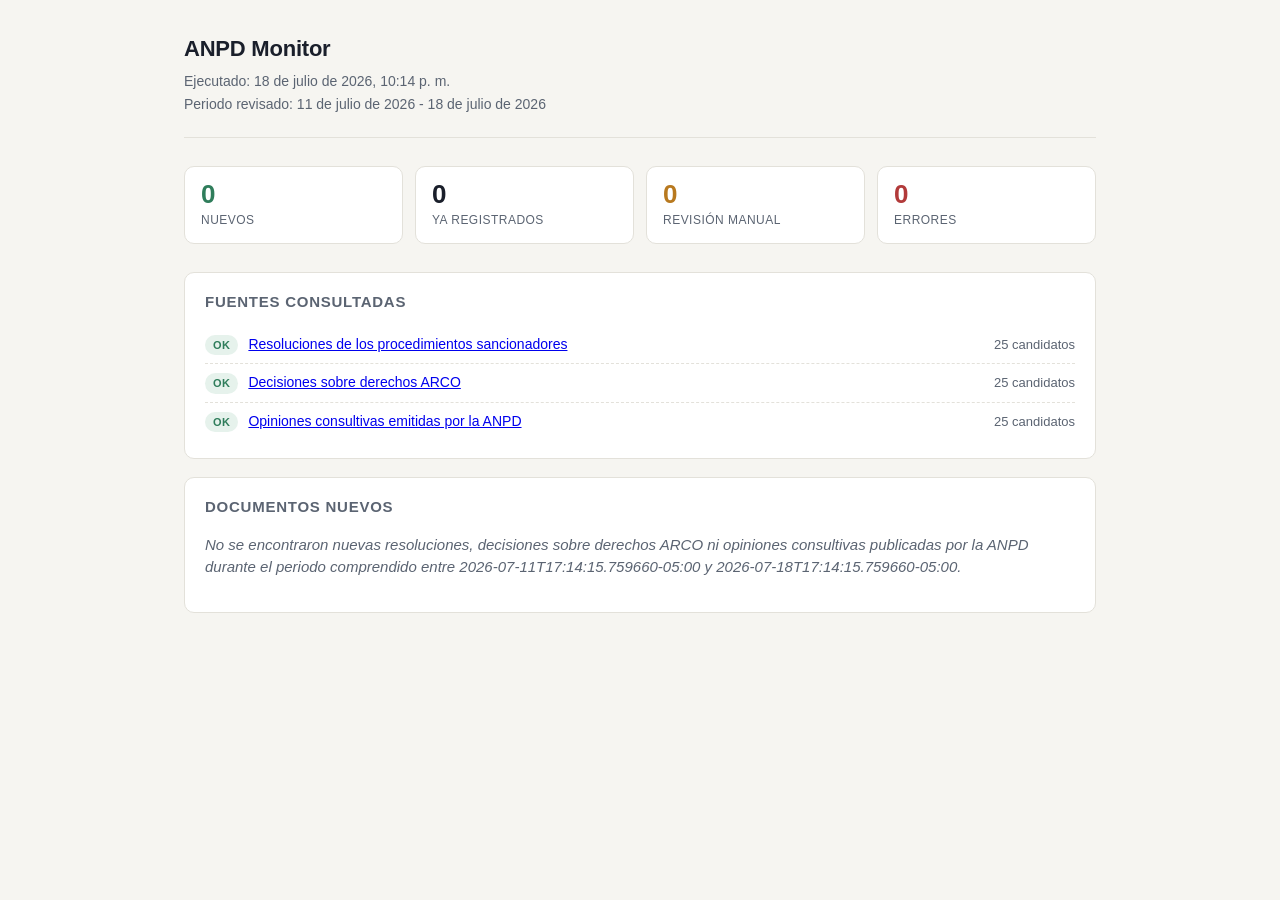
==== docs/platform/dashboard/index.html @ e89e4406 "Add run dashboard at /dashboard/ Self-contained HTML rendered from the latest report JSON. Reporter " ====
<!doctype html>
<html lang="es">
<head>
<meta charset="utf-8" />
<meta name="viewport" content="width=device-width, initial-scale=1" />
<title>ANPD Monitor - Panel del ultimo run</title>
<style>
  :root {
    --bg: #f6f5f1;
    --card: #ffffff;
    --ink: #1a1f2b;
    --muted: #5b6472;
    --line: #e3e1da;
    --ok: #2f7d5b;
    --warn: #b8791f;
    --err: #b23a3a;
    --accent: #1a1f2b;
  }
  * { box-sizing: border-box; }
  html, body { margin: 0; padding: 0; background: var(--bg); color: var(--ink);
    font: 15px/1.5 -apple-system, "Segoe UI", Roboto, "Helvetica Neue", Arial, sans-serif; }
  main { max-width: 960px; margin: 0 auto; padding: 32px 24px 80px; }
  header { border-bottom: 1px solid var(--line); padding-bottom: 20px; margin-bottom: 28px; }
  h1 { margin: 0 0 6px; font-size: 22px; letter-spacing: -0.01em; }
  header p { margin: 2px 0; color: var(--muted); font-size: 14px; }
  .grid { display: grid; grid-template-columns: repeat(4, 1fr); gap: 12px; margin-bottom: 28px; }
  .kpi { background: var(--card); border: 1px solid var(--line); border-radius: 10px; padding: 14px 16px; }
  .kpi .n { font-size: 26px; font-weight: 600; line-height: 1; margin-bottom: 4px; }
  .kpi .lbl { color: var(--muted); font-size: 12px; text-transform: uppercase; letter-spacing: 0.04em; }
  .kpi.err .n { color: var(--err); }
  .kpi.warn .n { color: var(--warn); }
  .kpi.ok .n { color: var(--ok); }
  section { background: var(--card); border: 1px solid var(--line); border-radius: 10px;
    padding: 18px 20px; margin-bottom: 18px; }
  section h2 { margin: 0 0 12px; font-size: 15px; text-transform: uppercase; letter-spacing: 0.05em;
    color: var(--muted); font-weight: 600; }
  ul.sources { list-style: none; padding: 0; margin: 0; }
  ul.sources li { display: flex; align-items: baseline; gap: 10px; padding: 8px 0;
    border-bottom: 1px dashed var(--line); font-size: 14px; }
  ul.sources li:last-child { border-bottom: 0; }
  .badge { font-size: 11px; padding: 2px 8px; border-radius: 999px; font-weight: 600;
    letter-spacing: 0.04em; text-transform: uppercase; }
  .badge.ok { background: #e6f2ec; color: var(--ok); }
  .badge.err { background: #f7e1e1; color: var(--err); }
  .source-title { flex: 1; }
  .source-meta { color: var(--muted); font-size: 13px; }
  .doc { border-bottom: 1px solid var(--line); padding: 12px 0; }
  .doc:last-child { border-bottom: 0; }
  .doc h3 { margin: 0 0 4px; font-size: 15px; }
  .doc .meta { color: var(--muted); font-size: 13px; margin-bottom: 6px; }
  .doc .links { font-size: 13px; }
  .doc .links a { color: var(--accent); text-decoration: underline; margin-right: 12px; }
  code.path { background: #f0eee8; padding: 1px 6px; border-radius: 4px; font-size: 12px; }
  .empty { color: var(--muted); font-style: italic; }
  .err-item { color: var(--err); font-size: 13px; padding: 4px 0; }
  @media (max-width: 640px) { .grid { grid-template-columns: repeat(2, 1fr); } }
</style>
</head>
<body>
<main>
  <header>
    <h1>ANPD Monitor</h1>
    <p id="run-at"></p>
    <p id="period"></p>
  </header>

  <div class="grid">
    <div class="kpi ok"><div class="n" id="k-new">0</div><div class="lbl">Nuevos</div></div>
    <div class="kpi"><div class="n" id="k-existing">0</div><div class="lbl">Ya registrados</div></div>
    <div class="kpi warn"><div class="n" id="k-manual">0</div><div class="lbl">Revisi&oacute;n manual</div></div>
    <div class="kpi err"><div class="n" id="k-errors">0</div><div class="lbl">Errores</div></div>
  </div>

  <section>
    <h2>Fuentes consultadas</h2>
    <ul class="sources" id="sources"></ul>
  </section>

  <section>
    <h2>Documentos nuevos</h2>
    <div id="new-docs"></div>
  </section>

  <section id="manual-section" hidden>
    <h2>Revisi&oacute;n manual</h2>
    <div id="manual-docs"></div>
  </section>

  <section id="errors-section" hidden>
    <h2>Errores</h2>
    <div id="errors"></div>
  </section>
</main>

<script id="report" type="application/json">{"run_at": "2026-07-18T17:14:15.759660-05:00", "period": {"start": "2026-07-11T17:14:15.759660-05:00", "end": "2026-07-18T17:14:15.759660-05:00"}, "sources": [{"key": "sancionadores", "title": "Resoluciones de los procedimientos sancionadores", "url": "https://www.gob.pe/institucion/anpd/colecciones/1801-resoluciones-de-los-procedimientos-sancionadores", "status": "ok", "candidates_seen": 25, "errors": []}, {"key": "arco", "title": "Decisiones sobre derechos ARCO", "url": "https://www.gob.pe/institucion/anpd/colecciones/1749-decisiones-sobre-derechos-arco-2017", "status": "ok", "candidates_seen": 25, "errors": []}, {"key": "opiniones", "title": "Opiniones consultivas emitidas por la ANPD", "url": "https://www.gob.pe/institucion/anpd/colecciones/1799-opiniones-consultivas-emitidas-por-la-anpd", "status": "ok", "candidates_seen": 25, "errors": []}], "summary": {"new_documents": 0, "existing_documents": 0, "errors": 0, "manual_review": 0}, "new_documents": [], "existing_documents": [], "manual_review": [], "errors": [], "no_news_message": "No se encontraron nuevas resoluciones, decisiones sobre derechos ARCO ni opiniones consultivas publicadas por la ANPD durante el periodo comprendido entre 2026-07-11T17:14:15.759660-05:00 y 2026-07-18T17:14:15.759660-05:00."}</script>
<script>
  const data = JSON.parse(document.getElementById("report").textContent);
  const fmt = iso => {
    if (!iso) return "-";
    const d = new Date(iso);
    return isNaN(d) ? iso : d.toLocaleString("es-PE", { dateStyle: "long", timeStyle: "short" });
  };
  const fmtDate = iso => {
    if (!iso) return "-";
    const d = new Date(iso);
    return isNaN(d) ? iso : d.toLocaleDateString("es-PE", { dateStyle: "long" });
  };
  const esc = s => String(s == null ? "" : s).replace(/[&<>"']/g,
    c => ({ "&": "&amp;", "<": "&lt;", ">": "&gt;", '"': "&quot;", "'": "&#39;" }[c]));
  // ponytail: URLs vienen del scraping (fuente externa); solo http/https en href, resto se descarta
  const safeUrl = u => /^https?:\/\//i.test(String(u || "")) ? esc(u) : "";

  document.getElementById("run-at").textContent = "Ejecutado: " + fmt(data.run_at);
  document.getElementById("period").textContent =
    "Periodo revisado: " + fmtDate(data.period.start) + " - " + fmtDate(data.period.end);
  document.getElementById("k-new").textContent = data.summary.new_documents;
  document.getElementById("k-existing").textContent = data.summary.existing_documents;
  document.getElementById("k-manual").textContent = data.summary.manual_review;
  document.getElementById("k-errors").textContent = data.summary.errors;

  document.getElementById("sources").innerHTML = data.sources.map(s => {
    const url = safeUrl(s.url);
    const title = url
      ? `<a href="${url}" target="_blank" rel="noopener">${esc(s.title)}</a>`
      : esc(s.title);
    return `
      <li>
        <span class="badge ${s.status === "ok" ? "ok" : "err"}">${esc(s.status)}</span>
        <span class="source-title">${title}</span>
        <span class="source-meta">${s.candidates_seen} candidatos</span>
      </li>`;
  }).join("");

  const renderDoc = d => {
    const pub = safeUrl(d.publication_url);
    const file = safeUrl(d.file_url);
    return `
    <div class="doc">
      <h3>${esc(d.title)}</h3>
      <div class="meta">
        ${esc(d.category)} &middot; publicado ${esc(fmtDate(d.publication_date))}
        ${d.number ? " &middot; N&deg; " + esc(d.number) : ""}
      </div>
      <div class="links">
        ${pub ? `<a href="${pub}" target="_blank" rel="noopener">Publicaci&oacute;n</a>` : ""}
        ${file ? `<a href="${file}" target="_blank" rel="noopener">PDF remoto</a>` : ""}
        ${d.local_path ? `<span>Local: <code class="path">${esc(d.local_path)}</code></span>` : ""}
      </div>
    </div>`;
  };

  const newDocs = document.getElementById("new-docs");
  if (data.new_documents.length) {
    newDocs.innerHTML = data.new_documents.map(renderDoc).join("");
  } else {
    newDocs.innerHTML = `<p class="empty">${esc(data.no_news_message || "Sin novedades en el periodo.")}</p>`;
  }

  if (data.manual_review.length) {
    document.getElementById("manual-section").hidden = false;
    document.getElementById("manual-docs").innerHTML = data.manual_review.map(renderDoc).join("");
  }

  if (data.errors.length) {
    document.getElementById("errors-section").hidden = false;
    document.getElementById("errors").innerHTML =
      data.errors.map(e => `<div class="err-item">${esc(e)}</div>`).join("");
  }
</script>
</body>
</html>
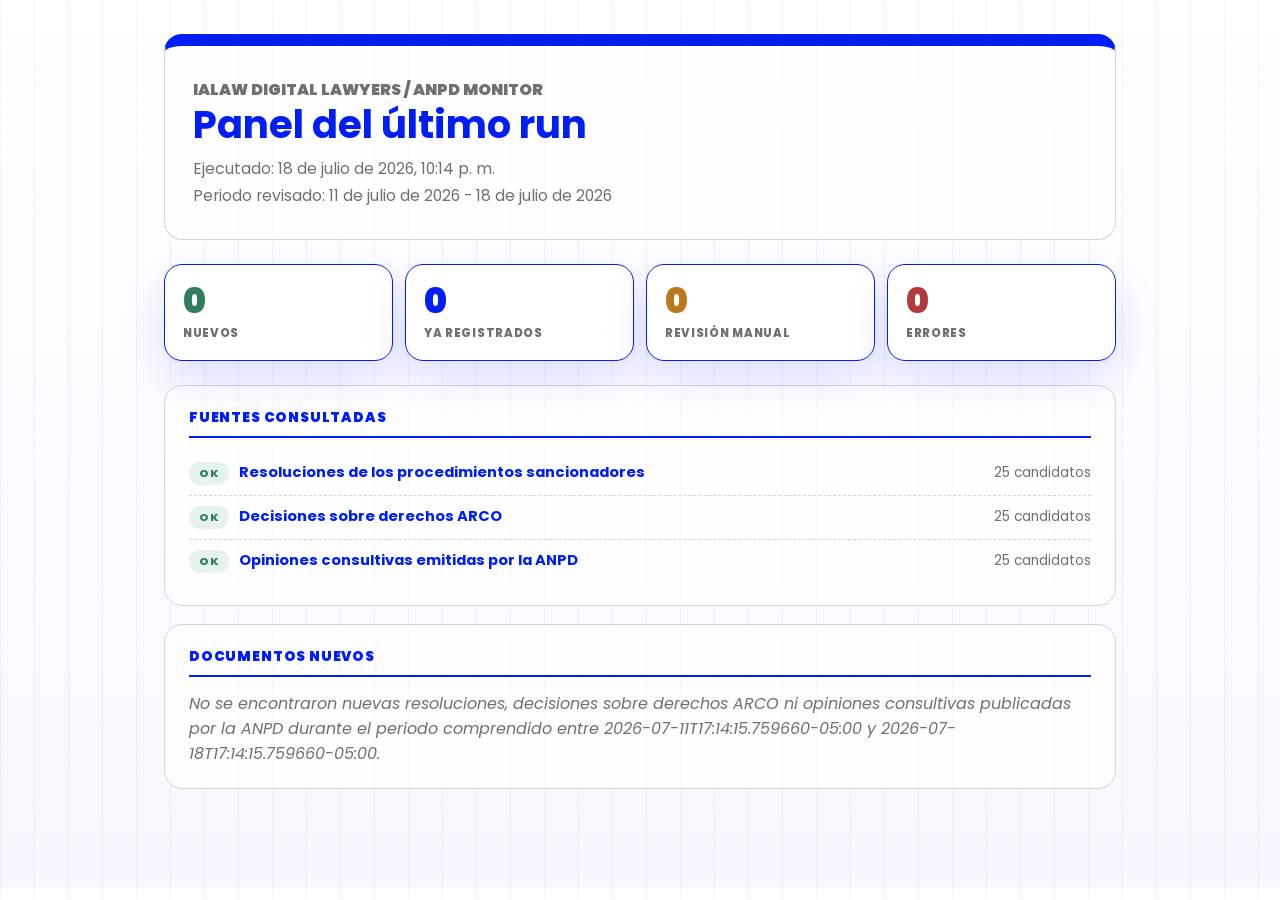
==== commit e7619de6: "Brand dashboard, add folder buttons, wire email alert Dashboard: - IALAW brandbook tokens (Poppins, " ====
--- a/docs/platform/dashboard/index.html
+++ b/docs/platform/dashboard/index.html
@@ -4,65 +4,119 @@
 <meta charset="utf-8" />
 <meta name="viewport" content="width=device-width, initial-scale=1" />
 <title>ANPD Monitor - Panel del ultimo run</title>
+<link rel="preconnect" href="https://fonts.googleapis.com" />
+<link rel="preconnect" href="https://fonts.gstatic.com" crossorigin />
+<link href="https://fonts.googleapis.com/css2?family=Poppins:wght@400;600;700;900&display=swap" rel="stylesheet" />
 <style>
   :root {
-    --bg: #f6f5f1;
-    --card: #ffffff;
-    --ink: #1a1f2b;
-    --muted: #5b6472;
-    --line: #e3e1da;
+    --ink: #111111;
+    --paper: #ffffff;
+    --muted: #6f7072;
+    --line: #d4d5d5;
+    --ialaw-blue: #011ef4;
+    --ialaw-blue-dark: #0118bf;
+    --ialaw-yellow: #fbbb02;
+    --ialaw-yellow-light: #ffe981;
     --ok: #2f7d5b;
     --warn: #b8791f;
     --err: #b23a3a;
-    --accent: #1a1f2b;
+    --shadow: 0 18px 44px rgba(1, 30, 244, 0.13);
   }
   * { box-sizing: border-box; }
-  html, body { margin: 0; padding: 0; background: var(--bg); color: var(--ink);
-    font: 15px/1.5 -apple-system, "Segoe UI", Roboto, "Helvetica Neue", Arial, sans-serif; }
-  main { max-width: 960px; margin: 0 auto; padding: 32px 24px 80px; }
-  header { border-bottom: 1px solid var(--line); padding-bottom: 20px; margin-bottom: 28px; }
-  h1 { margin: 0 0 6px; font-size: 22px; letter-spacing: -0.01em; }
-  header p { margin: 2px 0; color: var(--muted); font-size: 14px; }
-  .grid { display: grid; grid-template-columns: repeat(4, 1fr); gap: 12px; margin-bottom: 28px; }
-  .kpi { background: var(--card); border: 1px solid var(--line); border-radius: 10px; padding: 14px 16px; }
-  .kpi .n { font-size: 26px; font-weight: 600; line-height: 1; margin-bottom: 4px; }
-  .kpi .lbl { color: var(--muted); font-size: 12px; text-transform: uppercase; letter-spacing: 0.04em; }
+  html { scroll-behavior: smooth; }
+  body {
+    margin: 0; color: var(--ink);
+    background:
+      linear-gradient(90deg, rgba(1, 30, 244, 0.055) 1px, transparent 1px) 0 0 / 34px 34px,
+      linear-gradient(180deg, #ffffff, #f7f8ff);
+    font-family: Poppins, Inter, ui-sans-serif, system-ui, -apple-system, "Segoe UI", sans-serif;
+  }
+  main { max-width: 1000px; margin: 0 auto; padding: 34px 24px 80px; }
+  .hero {
+    background: rgba(255, 255, 255, 0.72);
+    border: 1px solid var(--line);
+    border-top: 12px solid var(--ialaw-blue);
+    border-radius: 18px;
+    padding: 28px;
+    margin-bottom: 24px;
+  }
+  .eyebrow {
+    margin: 0 0 10px; color: var(--ialaw-blue);
+    font-size: 0.78rem; text-transform: uppercase; font-weight: 900;
+  }
+  h1 { margin: 0 0 12px; font-size: clamp(1.7rem, 3vw, 2.4rem); color: var(--ialaw-blue); line-height: 1.05; }
+  .hero p { margin: 4px 0; color: var(--muted); font-size: 0.98rem; }
+  .grid { display: grid; grid-template-columns: repeat(4, 1fr); gap: 12px; margin-bottom: 24px; }
+  .kpi {
+    background: var(--paper); border: 1px solid var(--ialaw-blue);
+    border-radius: 18px; padding: 18px; box-shadow: var(--shadow);
+  }
+  .kpi .n { font-size: 2.2rem; font-weight: 900; line-height: 1; margin-bottom: 6px; color: var(--ialaw-blue); }
+  .kpi .lbl { color: var(--muted); font-size: 0.72rem; text-transform: uppercase; font-weight: 800; letter-spacing: 0.06em; }
   .kpi.err .n { color: var(--err); }
   .kpi.warn .n { color: var(--warn); }
   .kpi.ok .n { color: var(--ok); }
-  section { background: var(--card); border: 1px solid var(--line); border-radius: 10px;
-    padding: 18px 20px; margin-bottom: 18px; }
-  section h2 { margin: 0 0 12px; font-size: 15px; text-transform: uppercase; letter-spacing: 0.05em;
-    color: var(--muted); font-weight: 600; }
+  section {
+    background: rgba(255, 255, 255, 0.72); border: 1px solid var(--line);
+    border-radius: 18px; padding: 22px 24px; margin-bottom: 18px;
+  }
+  section h2 {
+    margin: 0 0 14px; font-size: 0.85rem; text-transform: uppercase;
+    letter-spacing: 0.06em; color: var(--ialaw-blue); font-weight: 900;
+    border-bottom: 2px solid var(--ialaw-blue); padding-bottom: 8px;
+  }
   ul.sources { list-style: none; padding: 0; margin: 0; }
-  ul.sources li { display: flex; align-items: baseline; gap: 10px; padding: 8px 0;
-    border-bottom: 1px dashed var(--line); font-size: 14px; }
+  ul.sources li {
+    display: flex; align-items: baseline; gap: 10px; padding: 10px 0;
+    border-bottom: 1px dashed var(--line); font-size: 0.92rem;
+  }
   ul.sources li:last-child { border-bottom: 0; }
-  .badge { font-size: 11px; padding: 2px 8px; border-radius: 999px; font-weight: 600;
-    letter-spacing: 0.04em; text-transform: uppercase; }
+  .badge {
+    font-size: 0.7rem; padding: 3px 10px; border-radius: 999px; font-weight: 800;
+    letter-spacing: 0.06em; text-transform: uppercase;
+  }
   .badge.ok { background: #e6f2ec; color: var(--ok); }
   .badge.err { background: #f7e1e1; color: var(--err); }
   .source-title { flex: 1; }
-  .source-meta { color: var(--muted); font-size: 13px; }
-  .doc { border-bottom: 1px solid var(--line); padding: 12px 0; }
+  .source-title a { color: var(--ialaw-blue); font-weight: 700; text-decoration: none; }
+  .source-title a:hover { text-decoration: underline; }
+  .source-meta { color: var(--muted); font-size: 0.85rem; }
+  .doc { border-bottom: 1px solid var(--line); padding: 14px 0; }
   .doc:last-child { border-bottom: 0; }
-  .doc h3 { margin: 0 0 4px; font-size: 15px; }
-  .doc .meta { color: var(--muted); font-size: 13px; margin-bottom: 6px; }
-  .doc .links { font-size: 13px; }
-  .doc .links a { color: var(--accent); text-decoration: underline; margin-right: 12px; }
-  code.path { background: #f0eee8; padding: 1px 6px; border-radius: 4px; font-size: 12px; }
-  .empty { color: var(--muted); font-style: italic; }
-  .err-item { color: var(--err); font-size: 13px; padding: 4px 0; }
+  .doc h3 { margin: 0 0 4px; font-size: 1rem; color: var(--ink); }
+  .doc .meta { color: var(--muted); font-size: 0.85rem; margin-bottom: 6px; }
+  .doc .links { font-size: 0.85rem; }
+  .doc .links a { color: var(--ialaw-blue); text-decoration: underline; margin-right: 12px; font-weight: 700; }
+  code.path { background: var(--ialaw-yellow-light); padding: 2px 8px; border-radius: 4px; font-size: 0.78rem; }
+  .empty { color: var(--muted); font-style: italic; margin: 0; }
+  .err-item { color: var(--err); font-size: 0.88rem; padding: 4px 0; }
+  .folders { display: grid; grid-template-columns: repeat(auto-fit, minmax(280px, 1fr)); gap: 12px; }
+  .folder-card {
+    background: white; border: 1px solid var(--ialaw-blue); border-radius: 14px;
+    padding: 14px 16px; display: grid; gap: 8px;
+  }
+  .folder-card b { color: var(--ialaw-blue); font-weight: 800; }
+  .folder-card code { font-size: 0.75rem; color: var(--muted); word-break: break-all; }
+  .folder-card .actions { display: flex; gap: 8px; flex-wrap: wrap; }
+  .btn {
+    border: 1px solid var(--ink); background: white; color: var(--ink);
+    padding: 8px 14px; border-radius: 999px; font-weight: 800; font-size: 0.8rem;
+    cursor: pointer; text-decoration: none; display: inline-block;
+  }
+  .btn.primary { background: var(--ialaw-blue); color: white; border-color: var(--ialaw-blue); }
+  .btn:hover, .btn:focus-visible { background: var(--ink); color: white; outline: none; }
+  .btn.primary:hover, .btn.primary:focus-visible { background: var(--ialaw-blue-dark); border-color: var(--ialaw-blue-dark); }
   @media (max-width: 640px) { .grid { grid-template-columns: repeat(2, 1fr); } }
 </style>
 </head>
 <body>
 <main>
-  <header>
-    <h1>ANPD Monitor</h1>
+  <section class="hero">
+    <p class="eyebrow">IALAW DIGITAL LAWYERS / ANPD Monitor</p>
+    <h1>Panel del &uacute;ltimo run</h1>
     <p id="run-at"></p>
     <p id="period"></p>
-  </header>
+  </section>
 
   <div class="grid">
     <div class="kpi ok"><div class="n" id="k-new">0</div><div class="lbl">Nuevos</div></div>
@@ -76,6 +130,11 @@
     <ul class="sources" id="sources"></ul>
   </section>
 
+  <section id="folders-section" hidden>
+    <h2>Carpetas de PDFs</h2>
+    <div class="folders" id="folders"></div>
+  </section>
+
   <section>
     <h2>Documentos nuevos</h2>
     <div id="new-docs"></div>
@@ -92,7 +151,7 @@
   </section>
 </main>
 
-<script id="report" type="application/json">{"run_at": "2026-07-18T17:14:15.759660-05:00", "period": {"start": "2026-07-11T17:14:15.759660-05:00", "end": "2026-07-18T17:14:15.759660-05:00"}, "sources": [{"key": "sancionadores", "title": "Resoluciones de los procedimientos sancionadores", "url": "https://www.gob.pe/institucion/anpd/colecciones/1801-resoluciones-de-los-procedimientos-sancionadores", "status": "ok", "candidates_seen": 25, "errors": []}, {"key": "arco", "title": "Decisiones sobre derechos ARCO", "url": "https://www.gob.pe/institucion/anpd/colecciones/1749-decisiones-sobre-derechos-arco-2017", "status": "ok", "candidates_seen": 25, "errors": []}, {"key": "opiniones", "title": "Opiniones consultivas emitidas por la ANPD", "url": "https://www.gob.pe/institucion/anpd/colecciones/1799-opiniones-consultivas-emitidas-por-la-anpd", "status": "ok", "candidates_seen": 25, "errors": []}], "summary": {"new_documents": 0, "existing_documents": 0, "errors": 0, "manual_review": 0}, "new_documents": [], "existing_documents": [], "manual_review": [], "errors": [], "no_news_message": "No se encontraron nuevas resoluciones, decisiones sobre derechos ARCO ni opiniones consultivas publicadas por la ANPD durante el periodo comprendido entre 2026-07-11T17:14:15.759660-05:00 y 2026-07-18T17:14:15.759660-05:00."}</script>
+<script id="report" type="application/json">{"run_at": "2026-07-18T17:14:15.759660-05:00", "period": {"start": "2026-07-11T17:14:15.759660-05:00", "end": "2026-07-18T17:14:15.759660-05:00"}, "sources": [{"key": "sancionadores", "title": "Resoluciones de los procedimientos sancionadores", "url": "https://www.gob.pe/institucion/anpd/colecciones/1801-resoluciones-de-los-procedimientos-sancionadores", "status": "ok", "candidates_seen": 25, "errors": []}, {"key": "arco", "title": "Decisiones sobre derechos ARCO", "url": "https://www.gob.pe/institucion/anpd/colecciones/1749-decisiones-sobre-derechos-arco-2017", "status": "ok", "candidates_seen": 25, "errors": []}, {"key": "opiniones", "title": "Opiniones consultivas emitidas por la ANPD", "url": "https://www.gob.pe/institucion/anpd/colecciones/1799-opiniones-consultivas-emitidas-por-la-anpd", "status": "ok", "candidates_seen": 25, "errors": []}], "summary": {"new_documents": 0, "existing_documents": 0, "errors": 0, "manual_review": 0}, "new_documents": [], "existing_documents": [], "manual_review": [], "errors": [], "no_news_message": "No se encontraron nuevas resoluciones, decisiones sobre derechos ARCO ni opiniones consultivas publicadas por la ANPD durante el periodo comprendido entre 2026-07-11T17:14:15.759660-05:00 y 2026-07-18T17:14:15.759660-05:00.", "data_dir_abs": "C:\\Users\\Iriarte 06\\OneDrive\\Documentos\\Web Scraping ANPDP\\data"}</script>
 <script>
   const data = JSON.parse(document.getElementById("report").textContent);
   const fmt = iso => {
@@ -166,6 +225,42 @@
     document.getElementById("errors").innerHTML =
       data.errors.map(e => `<div class="err-item">${esc(e)}</div>`).join("");
   }
+
+  // Bloque "Carpetas de PDFs": una tarjeta por categoria con al menos un doc nuevo o en manual review.
+  // Local (file://) -> boton "Abrir carpeta" que lanza Explorer. Online -> "Copiar ruta".
+  const catLabels = { sancionadores: "Procedimientos sancionadores", arco: "Derechos ARCO", opiniones: "Opiniones consultivas" };
+  const cats = new Set([...data.new_documents, ...data.manual_review].map(d => d.category).filter(Boolean));
+  if (cats.size && data.data_dir_abs) {
+    const sep = data.data_dir_abs.includes("\\") ? "\\" : "/";
+    const isLocal = location.protocol === "file:";
+    const cards = [...cats].map(cat => {
+      const abs = data.data_dir_abs + sep + cat;
+      const fileHref = "file:///" + abs.replace(/\\/g, "/").replace(/ /g, "%20");
+      const openBtn = isLocal
+        ? `<a class="btn primary" href="${esc(fileHref)}" target="_blank" rel="noopener">Abrir carpeta</a>`
+        : "";
+      return `
+        <div class="folder-card">
+          <b>${esc(catLabels[cat] || cat)}</b>
+          <code>${esc(abs)}</code>
+          <div class="actions">
+            ${openBtn}
+            <button class="btn" type="button" data-copy-path="${esc(abs)}">Copiar ruta</button>
+          </div>
+        </div>`;
+    });
+    document.getElementById("folders").innerHTML = cards.join("");
+    document.getElementById("folders-section").hidden = false;
+    document.querySelectorAll("[data-copy-path]").forEach(btn => {
+      btn.addEventListener("click", async () => {
+        try { await navigator.clipboard.writeText(btn.dataset.copyPath); }
+        catch { return; }
+        const prev = btn.textContent;
+        btn.textContent = "Copiado";
+        setTimeout(() => { btn.textContent = prev; }, 1200);
+      });
+    });
+  }
 </script>
 </body>
 </html>
